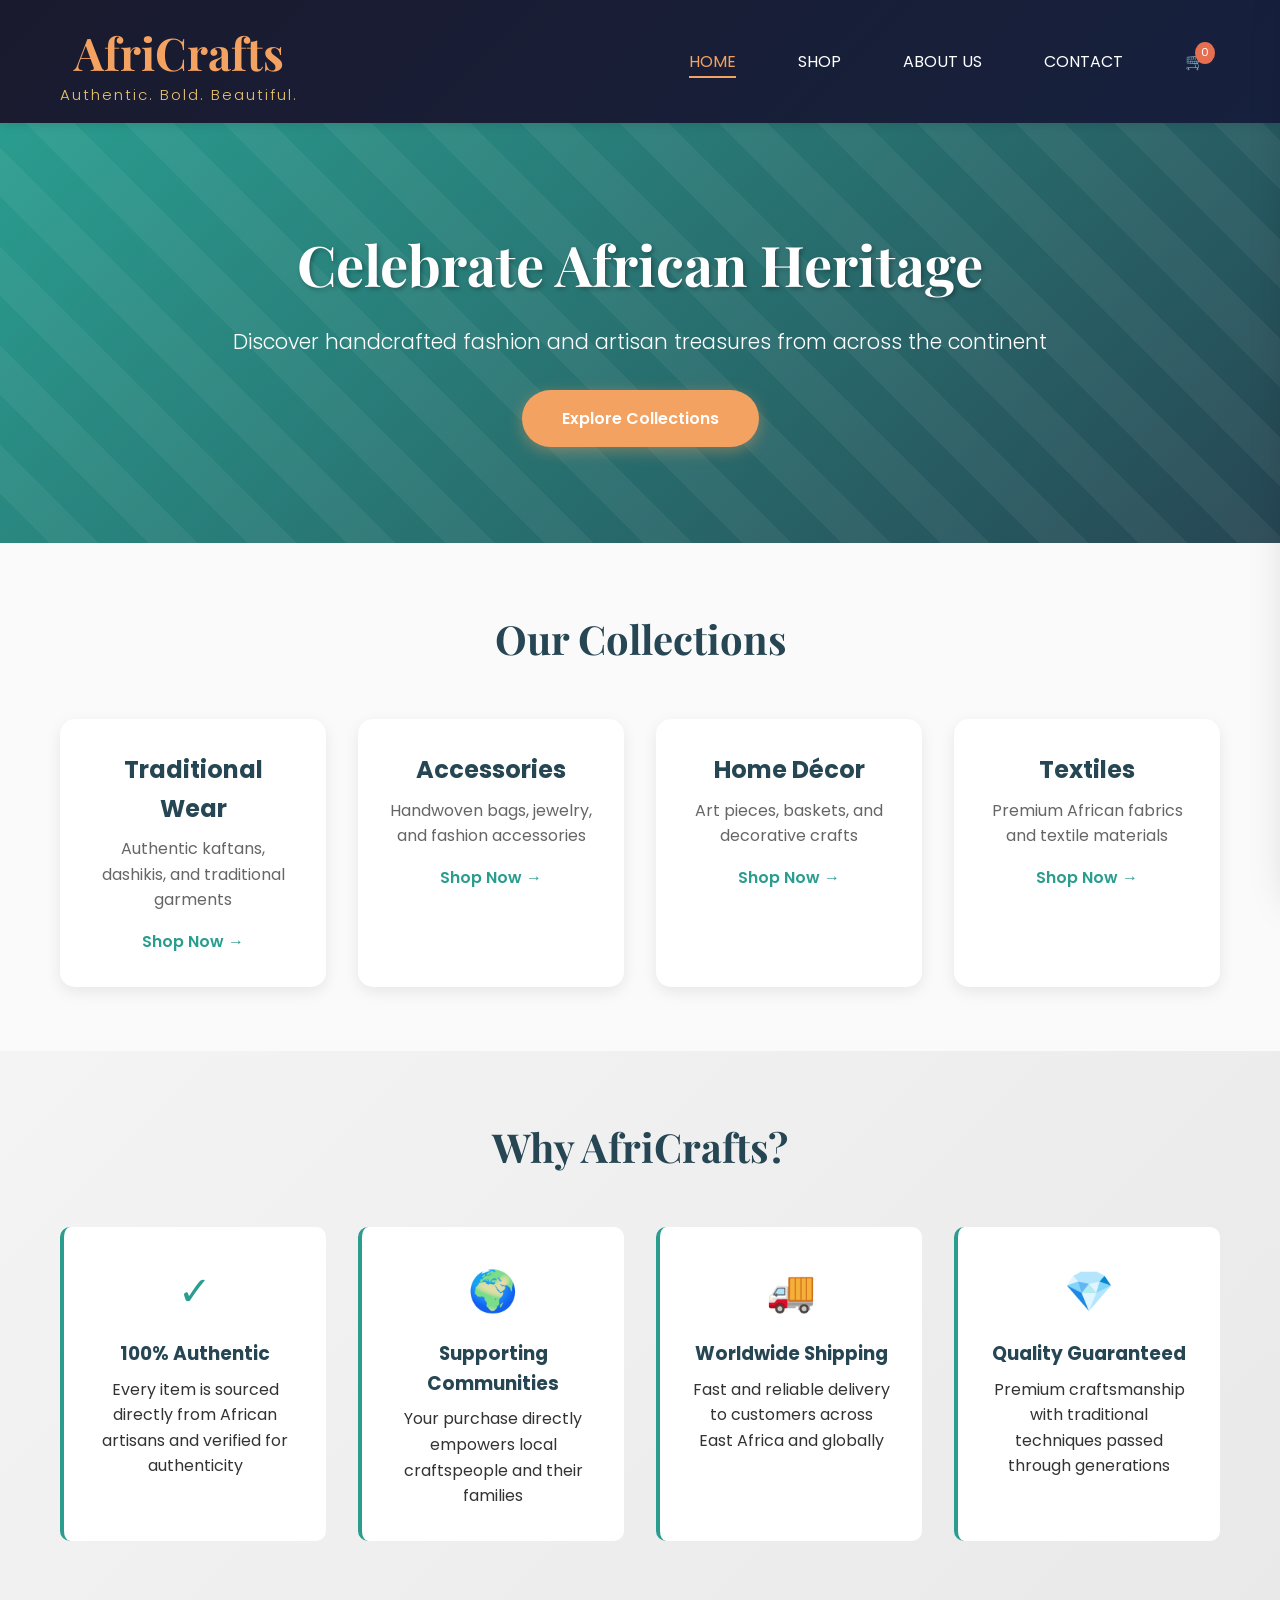
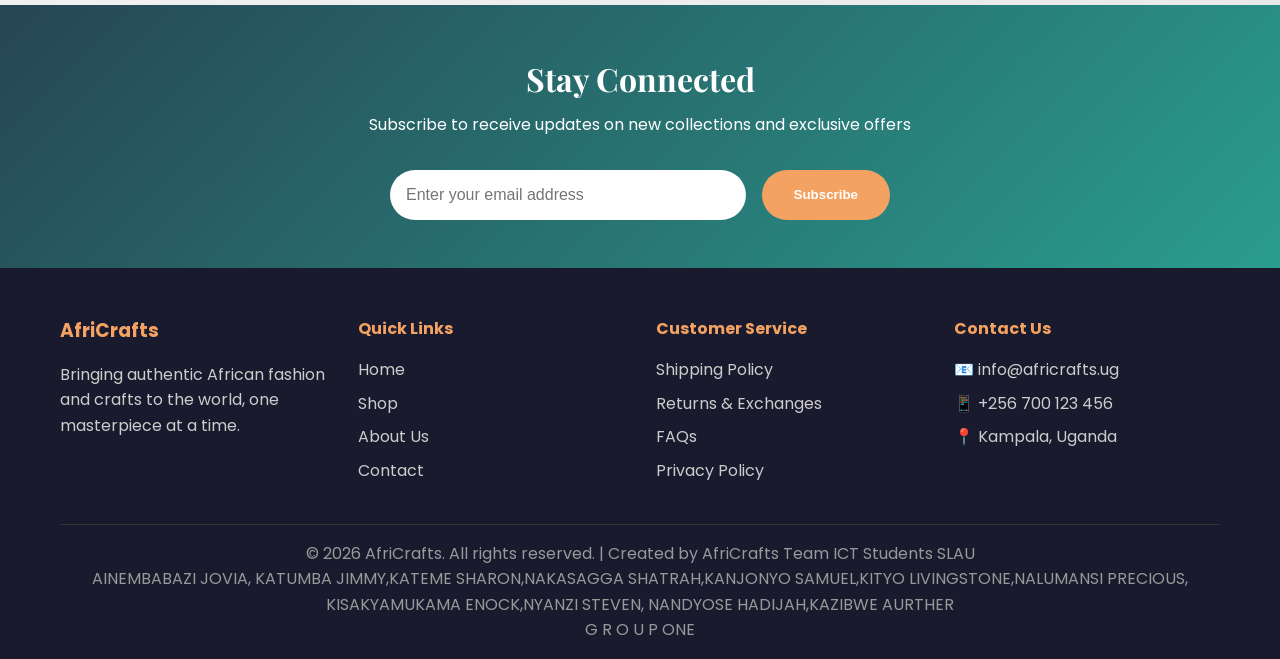
==== index.html @ 08a704fa "Add files via upload" ====
<!DOCTYPE html>
<html lang="en">
<head>
    <meta charset="UTF-8">
    <meta name="viewport" content="width=device-width, initial-scale=1.0">
    <title>AfriCrafts - Authentic African Fashion & Handcrafted Treasures</title>
    <link rel="stylesheet" href="styles.css">
    <link href="https://fonts.googleapis.com/css2?family=Playfair+Display:wght@400;600;700&family=Poppins:wght@300;400;500;600&display=swap" rel="stylesheet">
</head>
<body>
    <!-- Navigation -->
    <nav class="navbar">
        <div class="container">
            <div class="logo">
                <h1>AfriCrafts</h1>
                <p class="tagline">Authentic. Bold. Beautiful.</p>
            </div>
            <ul class="nav-links">
                <li><a href="index.html" class="active">HOME</a></li>
                <li><a href="products.html">SHOP</a></li>
                <li><a href="about.html">ABOUT US</a></li>
                <li><a href="contact.html">CONTACT</a></li>
                <li><a href="#" class="cart-icon" onclick="openCartSidebar(); return false;">🛒 <span class="cart-count">0</span></a></li>
            </ul>
        </div>
    </nav>

    <!-- Hero Section -->
    <section class="hero">
        <div class="hero-content">
            <h2 class="hero-title">Celebrate African Heritage</h2>
            <p class="hero-subtitle">Discover handcrafted fashion and artisan treasures from across the continent</p>
            <a href="products.html" class="cta-button">Explore Collections</a>
        </div>
        <div class="hero-pattern"></div>
    </section>

    <!-- Featured Categories -->
    <section class="categories">
        <div class="container">
            <h2 class="section-title">Our Collections</h2>
            <div class="category-grid">
                <div class="category-card">
                    <h3>Traditional Wear</h3>
                    <p>Authentic kaftans, dashikis, and traditional garments</p>
                    <a href="products.html" class="category-link">Shop Now →</a>
                </div>
                <div class="category-card">
                    <h3>Accessories</h3>
                    <p>Handwoven bags, jewelry, and fashion accessories</p>
                    <a href="products.html" class="category-link">Shop Now →</a>
                </div>
                <div class="category-card">
                    <h3>Home Décor</h3>
                    <p>Art pieces, baskets, and decorative crafts</p>
                    <a href="products.html" class="category-link">Shop Now →</a>
                </div>
                <div class="category-card">
                    <h3>Textiles</h3>
                    <p>Premium African fabrics and textile materials</p>
                    <a href="products.html" class="category-link">Shop Now →</a>
                </div>
            </div>
        </div>
    </section>

    <!-- Why Choose Us -->
    <section class="features">
        <div class="container">
            <h2 class="section-title">Why AfriCrafts?</h2>
            <div class="features-grid">
                <div class="feature-item">
                    <div class="feature-icon">✓</div>
                    <h3>100% Authentic</h3>
                    <p>Every item is sourced directly from African artisans and verified for authenticity</p>
                </div>
                <div class="feature-item">
                    <div class="feature-icon">🌍</div>
                    <h3>Supporting Communities</h3>
                    <p>Your purchase directly empowers local craftspeople and their families</p>
                </div>
                <div class="feature-item">
                    <div class="feature-icon">🚚</div>
                    <h3>Worldwide Shipping</h3>
                    <p>Fast and reliable delivery to customers across East Africa and globally</p>
                </div>
                <div class="feature-item">
                    <div class="feature-icon">💎</div>
                    <h3>Quality Guaranteed</h3>
                    <p>Premium craftsmanship with traditional techniques passed through generations</p>
                </div>
            </div>
        </div>
    </section>

    <!-- Newsletter -->
    <section class="newsletter">
        <div class="container">
            <h2>Stay Connected</h2>
            <p>Subscribe to receive updates on new collections and exclusive offers</p>
            <form class="newsletter-form" onsubmit="handleNewsletter(event); return false;">
                <input type="email" placeholder="Enter your email address" required>
                <button type="submit">Subscribe</button>
            </form>
        </div>
    </section>

    <!-- Footer -->
    <footer class="footer">
        <div class="container">
            <div class="footer-grid">
                <div class="footer-col">
                    <h3>AfriCrafts</h3>
                    <p>Bringing authentic African fashion and crafts to the world, one masterpiece at a time.</p>
                </div>
                <div class="footer-col">
                    <h4>Quick Links</h4>
                    <ul>
                        <li><a href="index.html">Home</a></li>
                        <li><a href="products.html">Shop</a></li>
                        <li><a href="about.html">About Us</a></li>
                        <li><a href="contact.html">Contact</a></li>
                    </ul>
                </div>
                <div class="footer-col">
                    <h4>Customer Service</h4>
                    <ul>
                        <li><a href="#">Shipping Policy</a></li>
                        <li><a href="#">Returns & Exchanges</a></li>
                        <li><a href="#">FAQs</a></li>
                        <li><a href="#">Privacy Policy</a></li>
                    </ul>
                </div>
                <div class="footer-col">
                    <h4>Contact Us</h4>
                    <p>📧 info@africrafts.ug</p>
                    <p>📱 +256 700 123 456</p>
                    <p>📍 Kampala, Uganda</p>
                </div>
            </div>
            <div class="footer-bottom">
                <p>&copy; 2026 AfriCrafts. All rights reserved. | Created by AfriCrafts Team ICT Students SLAU
<br>AINEMBABAZI JOVIA, KATUMBA JIMMY,KATEME SHARON,NAKASAGGA SHATRAH,KANJONYO SAMUEL,KITYO LIVINGSTONE,NALUMANSI PRECIOUS,
           KISAKYAMUKAMA ENOCK,NYANZI STEVEN, NANDYOSE HADIJAH,KAZIBWE AURTHER<br> G R O U P     ONE</br></p>
         
            </div>
        </div>
    </footer>

    <script src="script.js"></script>
</body>
</html>
---- styles.css ----
/* ================================
   AFRICRAFTS STYLESHEET
   African Fashion & Crafts E-commerce
   ================================ */

/* Reset & Base Styles */
* {
    margin: 0;
    padding: 0;
    box-sizing: border-box;
    
}

body {
    font-family: 'Poppins', sans-serif;
    line-height: 1.6;
    color: #333;
    background-color: #fafafa;
}

.container {
    max-width: 1200px;
    margin: 0 auto;
    padding: 0 20px;
}


/* ================================
   NAVIGATION BAR
   ================================ */
.navbar {
    background: linear-gradient(135deg, #1a1a2e 0%, #16213e 100%);
    color: yellow;
    padding: 1rem 0;
    box-shadow: 0 2px 10px rgba(0,0,0,0.1);
    position: sticky;
    top: 0;
    z-index: 1000;
    margin:45 30px;
    justify-content: space-between;
}
 nav {
      background-color:white;
	  justify-content: space-between;
      text-align: center;
      padding: 20px 10px;
    }
    nav a {
      color: blue;
      margin: 0 15px;
      text-decoration: none;
      font-weight: bold;
    }
.navbar .container {
    display: flex;
    justify-content: space-between;
    align-items: center;
}

.logo h1 {
    font-family: 'Playfair Display', serif;
    font-size: 2rem;
    font-weight: 700;
font-size:45px;
    color: #f4a261;

    margin-bottom: -5px;
}

.logo .tagline {
    font-size: 0.7rem;
    color: #e9c46a;
    font-weight: 300;
    letter-spacing: 2px;
font-size:15px;
}

.nav-links {
    display: flex;
    list-style: none;
    gap: 2rem;
    align-items: center;
}

.nav-links a {
    color: white;
    text-decoration: none;
    font-weight: 400;
    transition: color 0.3s ease;
    position: relative;
}

.nav-links a:hover,
.nav-links a.active {
    color: #f4a261;
}

.nav-links a.active::after {
    content: '';
    position: absolute;
    bottom: -5px;
    left: 0;
    width: 100%;
    height: 2px;
    background: #f4a261;
}

.cart-icon {
    position: relative;
}

.cart-count {
    position: absolute;
    top: -8px;
    right: -10px;
    background: #e76f51;
    color: white;
    border-radius: 50%;
    padding: 2px 6px;
    font-size: 0.7rem;
}

/* ================================
   HERO SECTION
   ================================ */
.hero {
    background: linear-gradient(135deg, #2a9d8f 0%, #264653 100%);
    color: white;
    padding: 6rem 2rem;
    position: relative;
    overflow: hidden;
    text-align: center;
}

.hero-pattern {
    position: absolute;
    top: 0;
    left: 0;
    width: 100%;
    height: 100%;
    background-image: 
        repeating-linear-gradient(45deg, transparent, transparent 35px, rgba(255,255,255,.05) 35px, rgba(255,255,255,.05) 70px);
    pointer-events: none;
}

.hero-content {
    position: relative;
    z-index: 1;
}

.hero-title {
    font-family: 'Playfair Display', serif;
    font-size: 3.5rem;
    font-weight: 700;
    margin-bottom: 1rem;
    text-shadow: 2px 2px 4px rgba(0,0,0,0.3);
}

.hero-subtitle {
    font-size: 1.3rem;
    margin-bottom: 2rem;
    font-weight: 300;
}

.cta-button {
    display: inline-block;
    background: #f4a261;
    color: white;
    padding: 1rem 2.5rem;
    text-decoration: none;
    border-radius: 50px;
    font-weight: 600;
    transition: all 0.3s ease;
    box-shadow: 0 4px 15px rgba(244, 162, 97, 0.4);
}

.cta-button:hover {
    background: #e76f51;
    transform: translateY(-2px);
    box-shadow: 0 6px 20px rgba(231, 111, 81, 0.5);
}

/* ================================
   SECTIONS
   ================================ */
.categories,
.features,
.products-section,
.about-content,
.contact-section {
    padding: 4rem 0;
}

.section-title {
    font-family: 'Playfair Display', serif;
    font-size: 2.5rem;
    text-align: center;
    margin-bottom: 3rem;
    color: #264653;
}

/* ================================
   CATEGORY CARDS
   ================================ */
.category-grid {
    display: grid;
    grid-template-columns: repeat(auto-fit, minmax(250px, 1fr));
    gap: 2rem;
    margin-top: 2rem;
}

.category-card {
    background: white;
    padding: 2rem;
    border-radius: 15px;
    text-align: center;
    box-shadow: 0 5px 15px rgba(0,0,0,0.08);
    transition: transform 0.3s ease, box-shadow 0.3s ease;
}

.category-card:hover {
    transform: translateY(-10px);
    box-shadow: 0 10px 30px rgba(0,0,0,0.15);
}

.category-icon {
    font-size: 3rem;
    margin-bottom: 1rem;
}

.category-card h3 {
    font-size: 1.5rem;
    margin-bottom: 0.5rem;
    color: #264653;
}

.category-card p {
    color: #666;
    margin-bottom: 1rem;
}

.category-link {
    color: #2a9d8f;
    text-decoration: none;
    font-weight: 600;
    transition: color 0.3s ease;
}

.category-link:hover {
    color: #e76f51;
}

/* ================================
   FEATURES SECTION
   ================================ */
.features {
    background: linear-gradient(135deg, #f4f4f4 0%, #e9e9e9 100%);
}

.features-grid {
    display: grid;
    grid-template-columns: repeat(auto-fit, minmax(250px, 1fr));
    gap: 2rem;
}

.feature-item {
    background: white;
    padding: 2rem;
    border-radius: 10px;
    text-align: center;
    border-left: 4px solid #2a9d8f;
}

.feature-icon {
    font-size: 2.5rem;
    color: #2a9d8f;
    margin-bottom: 1rem;
}

.feature-item h3 {
    color: #264653;
    margin-bottom: 0.5rem;
}

/* ================================
   PRODUCTS PAGE
   ================================ */
.page-header {
    background: linear-gradient(135deg, #2a9d8f 0%, #264653 100%);
    color: white;
    padding: 3rem 2rem;
    text-align: center;
}

.page-header h1 {
    font-family: 'Playfair Display', serif;
    font-size: 3rem;
    margin-bottom: 0.5rem;
}

.product-category {
    margin-bottom: 4rem;
}
/* Product Image Wrapper for Real Photos */
.product-image-wrapper {
    width: 100%;
    height: 250px;
    overflow: hidden;
    background: #f8f9fa;
    position: relative;
}

.product-image-real {
    width: 100%;
    height: 100%;
    object-fit: cover;
    display: block;
    transition: transform 0.4s ease;
}

.product-card:hover .product-image-real {
    transform: scale(1.1);
}

/* Fix navbar color */
.navbar {
    color: white; /* Changed from yellow */
}

.category-title {
    font-family: 'Playfair Display', serif;
    font-size: 2rem;
    color: #264653;
    margin-bottom: 2rem;
    padding-bottom: 0.5rem;
    border-bottom: 3px solid #f4a261;
    display: inline-block;
}

.products-grid {
    display: grid;
    grid-template-columns: repeat(auto-fit, minmax(280px, 1fr));
    gap: 2rem;
}

.product-card {
    background: white;
    border-radius: 15px;
    overflow: hidden;
    box-shadow: 0 5px 15px rgba(0,0,0,0.1);
    transition: transform 0.3s ease, box-shadow 0.3s ease;
}

.product-card:hover {
    transform: translateY(-5px);
    box-shadow: 0 10px 25px rgba(0,0,0,0.15);
}

.product-image {
    height: 250px;
    display: flex;
    align-items: center;
    justify-content: center;
    font-size: 4rem;
}
.product-badge {
    position: absolute;
    top: 15px;
    right: 15px;
    background: #e76f51;
    color: white;
    padding: 6px 12px;
    border-radius: 20px;
    font-size: 0.75rem;
    font-weight: 700;
    z-index: 1;
    text-transform: uppercase;
}

.product-rating {
    display: flex;
    align-items: center;
    gap: 8px;
    margin-bottom: 12px;
}

.stars {
    color: #f4a261;
    font-size: 1rem;
    letter-spacing: 2px;
}

.rating-count {
    color: #999;
    font-size: 0.85rem;
}

.product-placeholder {
    filter: drop-shadow(2px 2px 4px rgba(0,0,0,0.3));
}

.product-info {
    padding: 1.5rem;
}

.product-info h3 {
    font-size: 1.3rem;
    color: #264653;
    margin-bottom: 0.5rem;
}

.product-description {
    color: #666;
    font-size: 0.9rem;
    margin-bottom: 1rem;
}

.product-footer {
    display: flex;
    justify-content: space-between;
    align-items: center;
}

.price {
    font-size: 1.3rem;
    font-weight: 700;
    color: #e76f51;
}

.add-to-cart {
    background: #2a9d8f;
    color: white;
    border: none;
    padding: 0.7rem 1.5rem;
    border-radius: 25px;
    cursor: pointer;
    font-weight: 600;
    transition: all 0.3s ease;
}

.add-to-cart:hover {
    background: #264653;
    transform: scale(1.05);
}

/* ================================
   ABOUT PAGE
   ================================ */
.about-section {
    margin-bottom: 3rem;
}

.about-section h2 {
    font-family: 'Playfair Display', serif;
    font-size: 2rem;
    color: #264653;
    margin-bottom: 1rem;
}

.about-section p {
    line-height: 1.8;
    color: #555;
    margin-bottom: 1rem;
}

.mission-vision {
    display: grid;
    grid-template-columns: repeat(auto-fit, minmax(300px, 1fr));
    gap: 2rem;
    margin: 3rem 0;
}

.mission-box {
    background: linear-gradient(135deg, #2a9d8f 0%, #264653 100%);
    color: white;
    padding: 2.5rem;
    border-radius: 15px;
    text-align: center;
}

.mission-box .icon {
    font-size: 3rem;
    margin-bottom: 1rem;
}

.mission-box h3 {
    font-size: 1.5rem;
    margin-bottom: 1rem;
}

.features-list {
    margin-top: 2rem;
}

.feature {
    display: flex;
    gap: 1.5rem;
    margin-bottom: 2rem;
    align-items: start;
}

.feature-number {
    font-size: 2rem;
    font-weight: 700;
    color: #f4a261;
    font-family: 'Playfair Display', serif;
}

.feature-content h4 {
    color: #264653;
    margin-bottom: 0.5rem;
}

.values-grid {
    display: grid;
    grid-template-columns: repeat(auto-fit, minmax(200px, 1fr));
    gap: 1.5rem;
    margin-top: 2rem;
}

.value-card {
    background: #f8f9fa;
    padding: 1.5rem;
    border-radius: 10px;
    border-top: 3px solid #2a9d8f;
}

.value-card h4 {
    color: #264653;
    margin-bottom: 0.5rem;
}

.impact-section {
    background: linear-gradient(135deg, #f4f4f4 0%, #e9e9e9 100%);
    padding: 3rem;
    border-radius: 15px;
}

.impact-stats {
    display: grid;
    grid-template-columns: repeat(auto-fit, minmax(150px, 1fr));
    gap: 2rem;
    margin: 2rem 0;
    text-align: center;
}

.stat h3 {
    font-size: 3rem;
    color: #2a9d8f;
    font-family: 'Playfair Display', serif;
}

.stat p {
    color: #666;
    font-weight: 600;
}

.impact-text {
    text-align: center;
    max-width: 800px;
    margin: 0 auto;
    font-size: 1.1rem;
}

.team-roles {
    display: grid;
    grid-template-columns: repeat(auto-fit, minmax(200px, 1fr));
    gap: 1.5rem;
    margin-top: 2rem;
}

.role {
    background: white;
    padding: 1.5rem;
    border-radius: 10px;
    box-shadow: 0 3px 10px rgba(0,0,0,0.1);
}

.role h4 {
    color: #264653;
    margin-bottom: 0.5rem;
}

/* ================================
   CONTACT PAGE
   ================================ */
.contact-grid {
    display: grid;
    grid-template-columns: 1fr 1fr;
    gap: 3rem;
    margin-bottom: 3rem;
}

.contact-info h2,
.contact-form-container h2 {
    font-family: 'Playfair Display', serif;
    font-size: 2rem;
    color: #264653;
    margin-bottom: 1rem;
}

.contact-details {
    margin-top: 2rem;
}

.contact-item {
    display: flex;
    gap: 1rem;
    margin-bottom: 2rem;
    align-items: start;
}

.contact-icon {
    font-size: 2rem;
    color: #2a9d8f;
}

.contact-text h4 {
    color: #264653;
    margin-bottom: 0.3rem;
}

.contact-text p {
    color: #666;
    line-height: 1.6;
}

.social-media {
    margin-top: 2rem;
}

.social-media h4 {
    color: #264653;
    margin-bottom: 1rem;
}

.social-links {
    display: flex;
    gap: 1rem;
}

.social-link {
    background: #2a9d8f;
    color: white;
    padding: 0.5rem 1rem;
    text-decoration: none;
    border-radius: 5px;
    transition: background 0.3s ease;
}

.social-link:hover {
    background: #264653;
}

/* Contact Form */
.contact-form {
    background: white;
    padding: 2rem;
    border-radius: 15px;
    box-shadow: 0 5px 15px rgba(0,0,0,0.1);
}

.form-group {
    margin-bottom: 1.5rem;
}

.form-group label {
    display: block;
    color: #264653;
    font-weight: 600;
    margin-bottom: 0.5rem;
}

.form-group input,
.form-group select,
.form-group textarea {
    width: 100%;
    padding: 0.8rem;
    border: 2px solid #e0e0e0;
    border-radius: 8px;
    font-family: 'Poppins', sans-serif;
    transition: border-color 0.3s ease;
}

.form-group input:focus,
.form-group select:focus,
.form-group textarea:focus {
    outline: none;
    border-color: #2a9d8f;
}

.submit-button {
    width: 100%;
    background: #2a9d8f;
    color: white;
    border: none;
    padding: 1rem;
    border-radius: 8px;
    font-size: 1rem;
    font-weight: 600;
    cursor: pointer;
    transition: all 0.3s ease;
}

.submit-button:hover {
    background: #264653;
    transform: translateY(-2px);
}

.additional-info {
    display: grid;
    grid-template-columns: repeat(auto-fit, minmax(300px, 1fr));
    gap: 2rem;
    margin: 3rem 0;
}

.info-card {
    background: #f8f9fa;
    padding: 2rem;
    border-radius: 10px;
    border-left: 4px solid #f4a261;
}

.info-card h3 {
    color: #264653;
    margin-bottom: 1rem;
}

.faq-section {
    margin-top: 3rem;
}

.faq-section h2 {
    font-family: 'Playfair Display', serif;
    font-size: 2rem;
    color: #264653;
    margin-bottom: 2rem;
}

.faq-grid {
    display: grid;
    grid-template-columns: repeat(auto-fit, minmax(280px, 1fr));
    gap: 2rem;
}

.faq-item {
    background: white;
    padding: 1.5rem;
    border-radius: 10px;
    box-shadow: 0 3px 10px rgba(0,0,0,0.08);
}

.faq-item h4 {
    color: #264653;
    margin-bottom: 0.5rem;
}

/* ================================
   NEWSLETTER SECTION
   ================================ */
.newsletter {
    background: linear-gradient(135deg, #264653 0%, #2a9d8f 100%);
    color: white;
    padding: 3rem 2rem;
    text-align: center;
}

.newsletter h2 {
    font-family: 'Playfair Display', serif;
    font-size: 2rem;
    margin-bottom: 0.5rem;
}

.newsletter-form {
    display: flex;
    max-width: 500px;
    margin: 2rem auto 0;
    gap: 1rem;
}

.newsletter-form input {
    flex: 1;
    padding: 1rem;
    border: none;
    border-radius: 25px;
    font-size: 1rem;
}

.newsletter-form button {
    background: #f4a261;
    color: white;
    border: none;
    padding: 1rem 2rem;
    border-radius: 25px;
    font-weight: 600;
    cursor: pointer;
    transition: background 0.3s ease;
}

.newsletter-form button:hover {
    background: #e76f51;
}

/* ================================
   CTA SECTION
   ================================ */
.cta-section {
    background: linear-gradient(135deg, #f4a261 0%, #e76f51 100%);
    color: white;
    padding: 4rem 2rem;
    text-align: center;
}

.cta-section h2 {
    font-family: 'Playfair Display', serif;
    font-size: 2.5rem;
    margin-bottom: 1rem;
}

.cta-section p {
    font-size: 1.2rem;
    margin-bottom: 2rem;
}

/* ================================
   FOOTER
   ================================ */
.footer {
    background: #1a1a2e;
    color: white;
    padding: 3rem 0 1rem;
}

.footer-grid {
    display: grid;
    grid-template-columns: repeat(auto-fit, minmax(200px, 1fr));
    gap: 2rem;
    margin-bottom: 2rem;
}

.footer-col h3,
.footer-col h4 {
    color: #f4a261;
    margin-bottom: 1rem;
}

.footer-col p {
    color: #ccc;
    margin-bottom: 0.5rem;
}

.footer-col ul {
    list-style: none;
}

.footer-col ul li {
    margin-bottom: 0.5rem;
}

.footer-col a {
    color: #ccc;
    text-decoration: none;
    transition: color 0.3s ease;
}

.footer-col a:hover {
    color: #f4a261;
}

.footer-bottom {
    border-top: 1px solid #333;
    padding-top: 1rem;
    text-align: center;
    color: #999;
}
/* DARK MODE FULL FIX */
body.dark-mode {
    background-color: #121212;
    color: white;
}

/* Navbar */
body.dark-mode .navbar {
    background-color: #1e1e1e;
}

/* Sections */
body.dark-mode .hero,
body.dark-mode .categories,
body.dark-mode .features,
body.dark-mode .newsletter,
body.dark-mode .footer {
    background-color: #1a1a1a;
}

/* Cards */
body.dark-mode .category-card,
body.dark-mode .feature-item {
    background-color: #2a2a2a;
    color: white;
}

/* Links */
body.dark-mode a {
    color: #f4a261;
}

/* Button */
.theme-btn {
    cursor: pointer;
    padding: 8px 12px;
    border: none;
    border-radius: 6px;
    margin-left: 15px;
}

/* ================================
   RESPONSIVE DESIGN
   ================================ */
@media (max-width: 768px) {
    .nav-links {
        gap: 1rem;
        font-size: 0.9rem;
    }

    .hero-title {
        font-size: 2.5rem;
    }

    .hero-subtitle {
        font-size: 1rem;
    }

    .contact-grid {
        grid-template-columns: 1fr;
    }

    .newsletter-form {
        flex-direction: column;
    }

    .category-grid,
    .products-grid {
        grid-template-columns: 1fr;
    }
}
/* ================================
   ADD THESE CART STYLES TO YOUR EXISTING CSS
   ================================ */

/* Cart Sidebar */
.cart-sidebar {
    position: fixed;
    top: 0;
    right: -400px;
    width: 380px;
    height: 100vh;
    background: white;
    box-shadow: -5px 0 30px rgba(0,0,0,0.2);
    z-index: 2000;
    transition: right 0.3s ease;
    display: flex;
    flex-direction: column;
    font-family: 'Poppins', sans-serif;
}

.cart-sidebar.open {
    right: 0;
}

.cart-header {
    background: linear-gradient(135deg, #1a1a2e 0%, #16213e 100%);
    color: white;
    padding: 1.2rem;
    display: flex;
    justify-content: space-between;
    align-items: center;
}

.cart-header h3 {
    margin: 0;
}

.cart-header button {
    background: none;
    border: none;
    color: white;
    font-size: 1.8rem;
    cursor: pointer;
}

.cart-items {
    flex: 1;
    overflow-y: auto;
    padding: 1rem;
}

.cart-item {
    display: flex;
    gap: 12px;
    border-bottom: 1px solid #eee;
    padding: 12px 0;
    margin-bottom: 8px;
}

.cart-item-img {
    width: 65px;
    height: 65px;
    object-fit: cover;
    border-radius: 10px;
    background: #f0f0f0;
}

.cart-item-details {
    flex: 1;
}

.cart-item-title {
    font-weight: 600;
    color: #264653;
    margin-bottom: 4px;
}

.cart-item-price {
    color: #e76f51;
    font-weight: 500;
    font-size: 0.9rem;
}

.cart-item-actions {
    display: flex;
    align-items: center;
    gap: 10px;
    margin-top: 8px;
}

.cart-qty-btn {
    background: #f0f0f0;
    border: none;
    width: 28px;
    height: 28px;
    border-radius: 8px;
    cursor: pointer;
    font-weight: bold;
    transition: all 0.2s;
}

.cart-qty-btn:hover {
    background: #2a9d8f;
    color: white;
}

.cart-footer {
    padding: 1.2rem;
    border-top: 2px solid #eee;
    background: #fef9f0;
}

.cart-total {
    display: flex;
    justify-content: space-between;
    font-weight: bold;
    font-size: 1.2rem;
    margin-bottom: 1rem;
    color: #264653;
}

.checkout-btn {
    width: 100%;
    background: #f4a261;
    color: white;
    border: none;
    padding: 12px;
    border-radius: 40px;
    font-weight: 600;
    font-size: 1rem;
    cursor: pointer;
    transition: all 0.3s;
}

.checkout-btn:hover {
    background: #e76f51;
    transform: translateY(-2px);
}

/* Overlay */
.cart-overlay {
    position: fixed;
    top: 0;
    left: 0;
    width: 100%;
    height: 100%;
    background: rgba(0,0,0,0.5);
    z-index: 1999;
    visibility: hidden;
    opacity: 0;
    transition: all 0.3s;
}

.cart-overlay.active {
    visibility: visible;
    opacity: 1;
}

/* Checkout Modal */
.checkout-modal {
    display: none;
    position: fixed;
    top: 0;
    left: 0;
    width: 100%;
    height: 100%;
    background: rgba(0,0,0,0.7);
    justify-content: center;
    align-items: center;
    z-index: 3000;
}

.modal-content {
    background: white;
    max-width: 500px;
    width: 90%;
    border-radius: 20px;
    padding: 2rem;
    animation: slideIn 0.3s ease;
}

@keyframes slideIn {
    from {
        transform: translateY(-50px);
        opacity: 0;
    }
    to {
        transform: translateY(0);
        opacity: 1;
    }
}

.modal-content h2 {
    color: #264653;
    margin-bottom: 1.5rem;
}

.modal-content input,
.modal-content textarea,
.modal-content select {
    width: 100%;
    padding: 10px;
    margin-bottom: 15px;
    border: 2px solid #e0e0e0;
    border-radius: 10px;
    font-family: 'Poppins', sans-serif;
}

.modal-content input:focus,
.modal-content textarea:focus {
    outline: none;
    border-color: #2a9d8f;
}

.modal-buttons {
    display: flex;
    gap: 12px;
    margin-top: 1rem;
}

.modal-buttons button {
    flex: 1;
    padding: 12px;
    border: none;
    border-radius: 40px;
    font-weight: 600;
    cursor: pointer;
}

.cancel-btn {
    background: #ccc;
}

.submit-btn {
    background: #2a9d8f;
    color: white;
}

/* Toast Notification */
.toast {
    position: fixed;
    bottom: 30px;
    right: 30px;
    background: #2a9d8f;
    color: white;
    padding: 12px 24px;
    border-radius: 50px;
    z-index: 2500;
    animation: slideUp 0.3s ease;
    box-shadow: 0 4px 12px rgba(0,0,0,0.2);
}

@keyframes slideUp {
    from {
        transform: translateY(100px);
        opacity: 0;
    }
    to {
        transform: translateY(0);
        opacity: 1;
    }
}

/* Empty cart state */
.empty-cart {
    text-align: center;
    padding: 3rem;
    color: #999;
}

/* Responsive */
@media (max-width: 480px) {
    .cart-sidebar {
        width: 100%;
        right: -100%;
    }
}
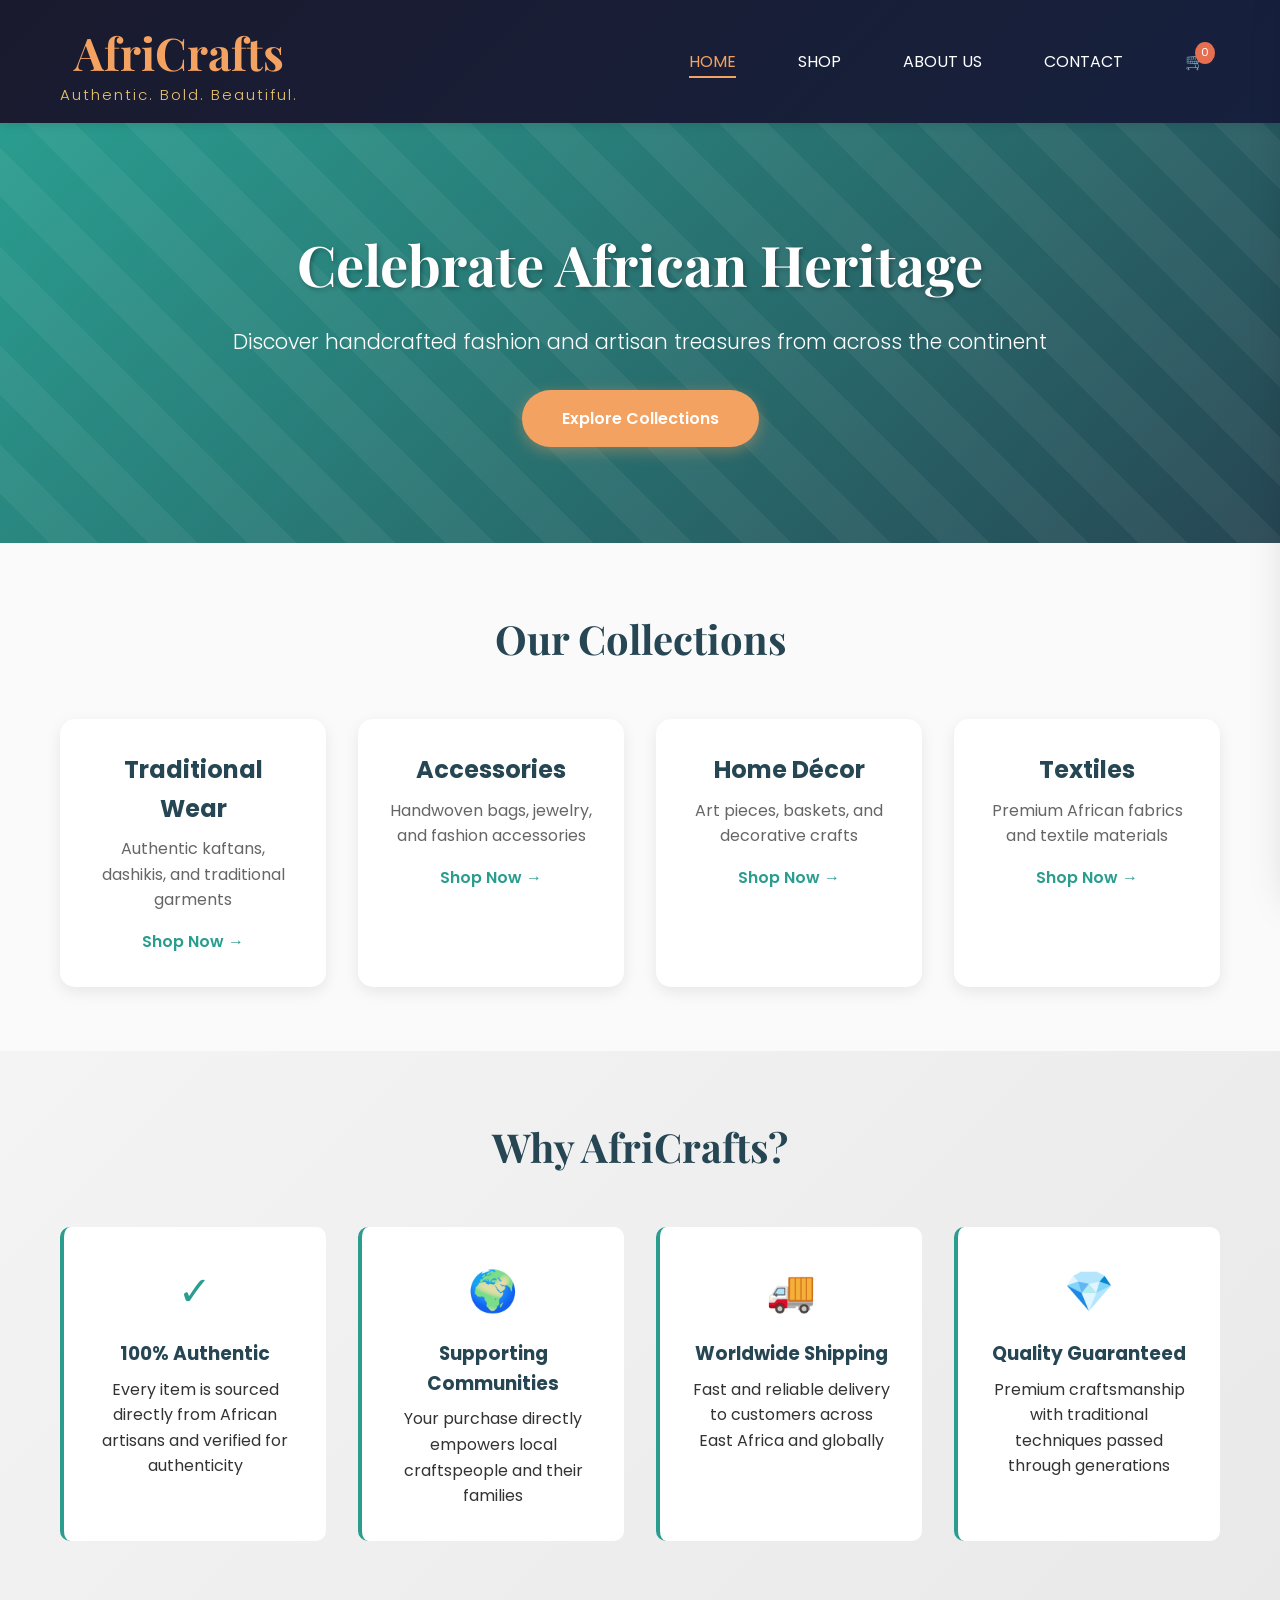
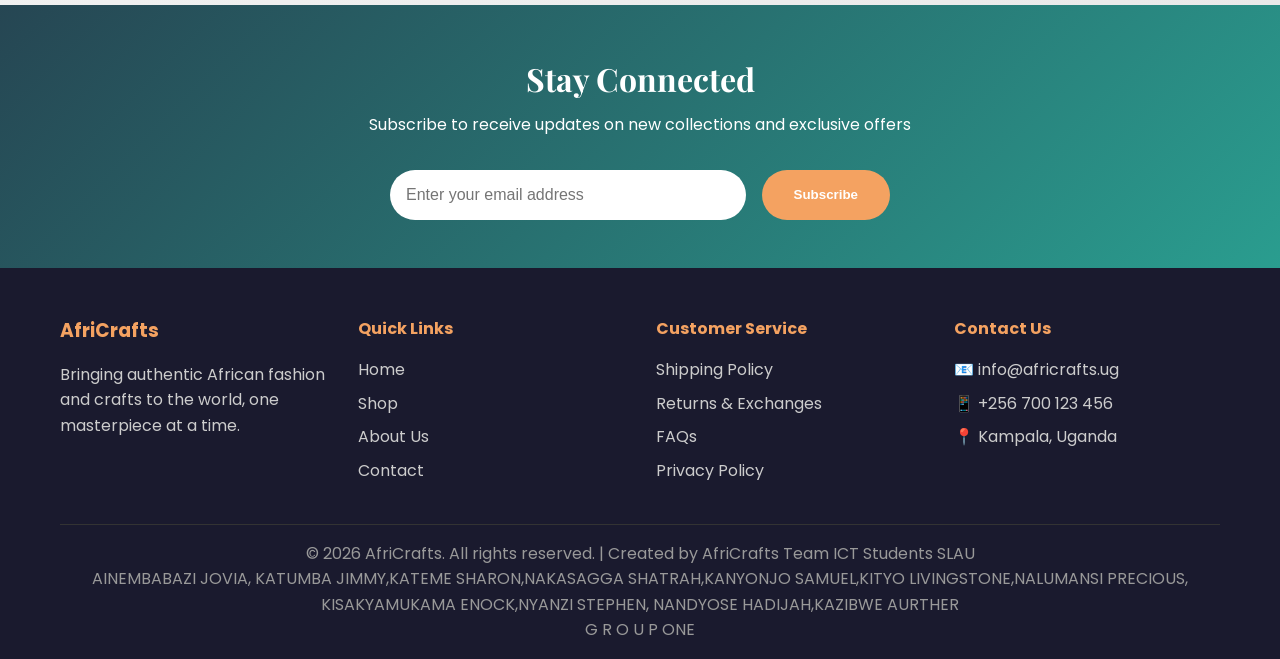
==== commit 41bf3365: "Update footer team member names and formatting" ====
--- a/index.html
+++ b/index.html
@@ -140,8 +140,8 @@
             </div>
             <div class="footer-bottom">
                 <p>&copy; 2026 AfriCrafts. All rights reserved. | Created by AfriCrafts Team ICT Students SLAU
-<br>AINEMBABAZI JOVIA, KATUMBA JIMMY,KATEME SHARON,NAKASAGGA SHATRAH,KANJONYO SAMUEL,KITYO LIVINGSTONE,NALUMANSI PRECIOUS,
-           KISAKYAMUKAMA ENOCK,NYANZI STEVEN, NANDYOSE HADIJAH,KAZIBWE AURTHER<br> G R O U P     ONE</br></p>
+<br>AINEMBABAZI JOVIA, KATUMBA JIMMY,KATEME SHARON,NAKASAGGA SHATRAH,KANYONJO SAMUEL,KITYO LIVINGSTONE,NALUMANSI PRECIOUS,
+           KISAKYAMUKAMA ENOCK,NYANZI STEPHEN, NANDYOSE HADIJAH,KAZIBWE AURTHER<br> G R O U P     ONE</br></p>
          
             </div>
         </div>
@@ -149,4 +149,4 @@
 
     <script src="script.js"></script>
 </body>
-</html>+</html>
